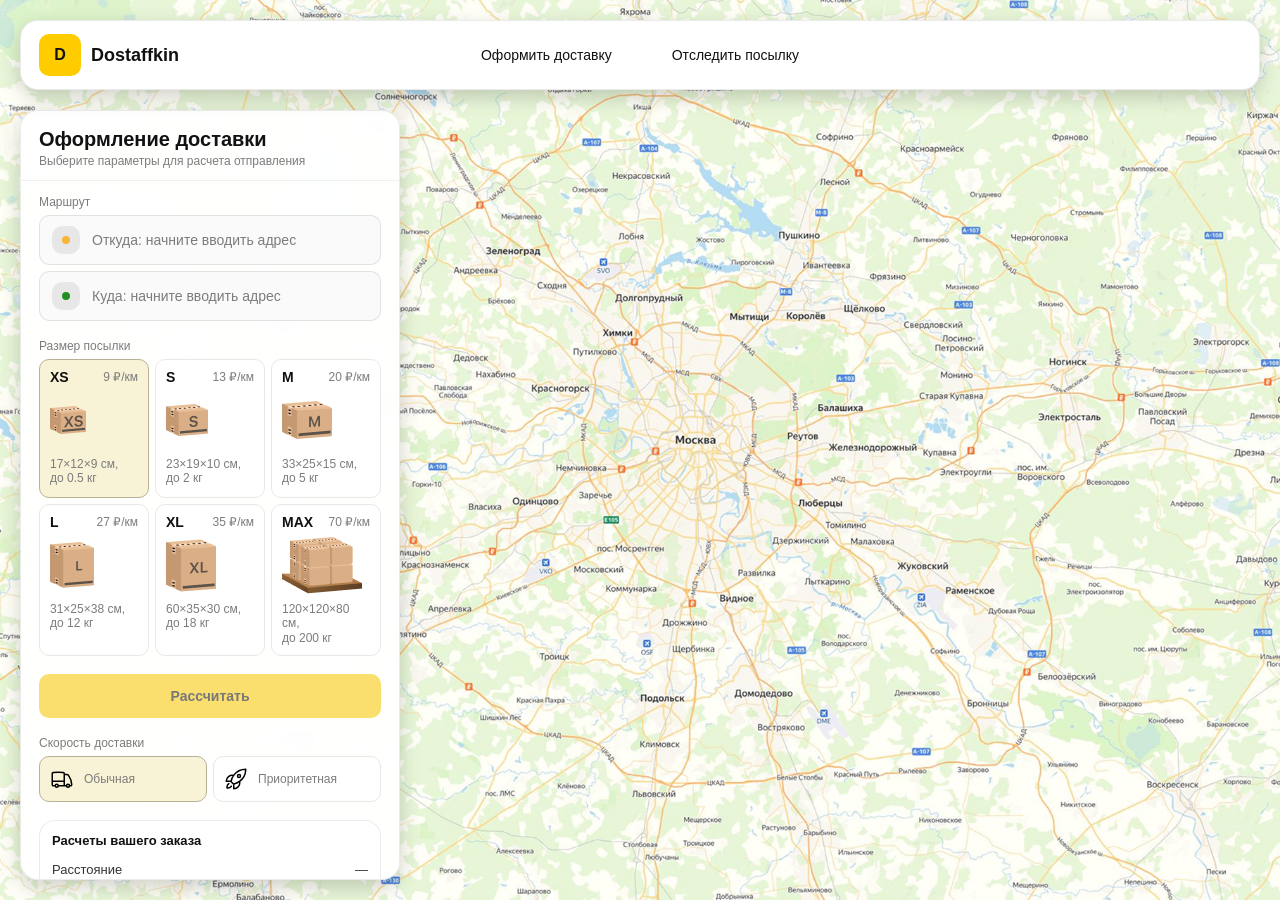
==== order.html @ 6dad9130 "lesson3 done" ====
<!doctype html>
<html lang="ru">
    <head>
        <meta charset="utf-8" />
        <meta
            name="viewport"
            content="width=device-width,initial-scale=1,maximum-scale=1,user-scalable=0"
        />
        <title>Оформление доставки</title>

        <link rel="stylesheet" href="styles/base.css" />
        <link rel="stylesheet" href="styles/base_adaptive.css" />

        <link rel="stylesheet" href="styles/order.css" />
        <link rel="stylesheet" href="styles/order_adaptive.css" />
    </head>
    <body>
        <div id="map"></div>
        <header class="header">
            <a class="header-brand" href="./index.html">
                <div class="header-logo">D</div>
                <div class="header-title">Dostaffkin</div>
            </a>

            <nav class="header-menu">
                <a class="header-link" href="#"
                    >Оформить <span>доставку</span></a
                >
                <a class="header-link" href="./track.html"
                    >Отследить <span>посылку</span></a
                >
            </nav>
        </header>
        <aside class="main" id="sidebar">
            <div class="main-header">
                <div class="main-title">Оформление доставки</div>
                <div class="main-text">
                    Выберите параметры для расчета отправления
                </div>
            </div>
            <div class="main-content">
                <div class="main-route">
                    <div class="main-block-title">Маршрут</div>
                    <div class="main-fields">
                        <div class="main-field" id="fromField">
                            <div class="main-pin"></div>
                            <input
                                id="from"
                                placeholder="Откуда: начните вводить адрес"
                                autocomplete="off"
                            />
                            <div
                                class="main-ac"
                                id="fromAc"
                                role="listbox"
                                aria-label="Подсказки адресов"
                            ></div>
                        </div>

                        <div class="main-field" id="toField">
                            <div class="main-pin"></div>
                            <input
                                id="to"
                                placeholder="Куда: начните вводить адрес"
                                autocomplete="off"
                            />
                            <div
                                class="main-ac"
                                id="toAc"
                                role="listbox"
                                aria-label="Подсказки адресов"
                            ></div>
                        </div>
                    </div>
                </div>
                <div class="main-package">
                    <div class="main-block-title">Размер посылки</div>

                    <div class="main-sizes">
                        <div class="main-size-card is-active" data-value="xs">
                            <div class="main-size-top">
                                <div class="main-size-label">XS</div>
                                <div class="main-size-rate">9 ₽/км</div>
                            </div>
                            <div class="main-size-media">
                                <img src="images/sizes/xs.png" alt="Короб XS" />
                            </div>
                            <div class="main-size-description">
                                17×12×9 см,<br />до 0.5 кг
                            </div>
                        </div>

                        <div class="main-size-card" data-value="s">
                            <div class="main-size-top">
                                <div class="main-size-label">S</div>
                                <div class="main-size-rate">13 ₽/км</div>
                            </div>
                            <div class="main-size-media">
                                <img src="images/sizes/s.png" alt="Короб S" />
                            </div>
                            <div class="main-size-description">
                                23×19×10 см,<br />до 2 кг
                            </div>
                        </div>

                        <div class="main-size-card" data-value="m">
                            <div class="main-size-top">
                                <div class="main-size-label">M</div>
                                <div class="main-size-rate">20 ₽/км</div>
                            </div>
                            <div class="main-size-media">
                                <img src="images/sizes/m.png" alt="Короб M" />
                            </div>
                            <div class="main-size-description">
                                33×25×15 см,<br />до 5 кг
                            </div>
                        </div>

                        <div class="main-size-card" data-value="l">
                            <div class="main-size-top">
                                <div class="main-size-label">L</div>
                                <div class="main-size-rate">27 ₽/км</div>
                            </div>
                            <div class="main-size-media">
                                <img src="images/sizes/l.png" alt="Короб L" />
                            </div>
                            <div class="main-size-description">
                                31×25×38 см,<br />до 12 кг
                            </div>
                        </div>

                        <div class="main-size-card" data-value="xl">
                            <div class="main-size-top">
                                <div class="main-size-label">XL</div>
                                <div class="main-size-rate">35 ₽/км</div>
                            </div>
                            <div class="main-size-media">
                                <img src="images/sizes/xl.png" alt="Короб XL" />
                            </div>
                            <div class="main-size-description">
                                60×35×30 см,<br />до 18 кг
                            </div>
                        </div>

                        <div class="main-size-card" data-value="max">
                            <div class="main-size-top">
                                <div class="main-size-label">MAX</div>
                                <div class="main-size-rate">70 ₽/км</div>
                            </div>
                            <div
                                class="main-size-media main-size-media-palleta"
                            >
                                <img src="images/sizes/max.png" alt="Паллета" />
                            </div>
                            <div class="main-size-description">
                                120×120×80 см,<br />до 200 кг
                            </div>
                        </div>
                    </div>
                </div>
                <div class="main-calculate-block">
                    <button
                        id="calc"
                        class="button calculate-button"
                        type="button"
                        disabled
                    >
                        Рассчитать
                    </button>
                </div>
                <div class="main-speed">
                    <div class="main-block-title">Скорость доставки</div>

                    <div class="main-speeds">
                        <div
                            class="main-speed-card is-active"
                            data-value="regular"
                        >
                            <img
                                class="main-speed-media"
                                src="images/icons/regular.svg"
                                alt="Regular"
                            />
                            <div class="main-speed-description">Обычная</div>
                        </div>
                        <div class="main-speed-card" data-value="fast">
                            <img
                                class="main-speed-media"
                                src="images/icons/fast.svg"
                                alt="Fast"
                            />
                            <div class="main-speed-description">
                                Приоритетная
                            </div>
                        </div>
                    </div>
                </div>
                <div class="main-result" id="result">
                    <div class="main-result-title">Расчеты вашего заказа</div>
                    <div class="main-result-lines">
                        <div class="main-result-line">
                            <span>Расстояние</span
                            ><span id="distanceValue">—</span>
                        </div>
                        <div class="main-result-line">
                            <span>Доставим через</span
                            ><span id="durationValue">—</span>
                        </div>
                        <div class="main-result-line">
                            <span>Тариф</span><span id="rateValue">—</span>
                        </div>
                    </div>
                    <div class="main-price">
                        <div class="main-price-label">Итого</div>
                        <div class="main-price-value" id="totalValue">—</div>
                    </div>
                </div>
                <div class="main-order-box">
                    <div class="main-order-form" id="orderForm">
                        <div class="main-order-title">Оформление доставки</div>
                        <div class="main-block-info-row">
                            <div class="main-block-title">Контакты</div>
                            <div class="order-fields">
                                <div class="main-field">
                                    <input
                                        id="customerName"
                                        placeholder="Ваше имя"
                                        autocomplete="off"
                                    />
                                </div>
                                <div class="main-field">
                                    <input
                                        id="customerPhone"
                                        placeholder="Ваш телефон"
                                        autocomplete="off"
                                        inputmode="tel"
                                    />
                                </div>
                            </div>
                        </div>
                        <div class="main-block-info-row extra-info">
                            <div class="main-block-title">
                                Дополнительная информация
                            </div>
                            <div class="main-field textarea">
                                <textarea
                                    id="comment"
                                    placeholder="Детали доставки и комментарии"
                                ></textarea>
                            </div>
                        </div>
                        <button
                            id="submit"
                            class="button main-submit-request"
                            type="button"
                            disabled
                        >
                            Отправить заявку
                        </button>
                    </div>

                    <div class="main-order-success" id="orderSuccess">
                        <div class="main-success-icon">✓</div>
                        <div class="main-success-title">Заявка отправлена!</div>
                        <div class="main-success-title">
                            Номер отправления – <span id="orderId"></span>
                        </div>
                        <div class="main-success-subtitle">
                            Мы скоро свяжемся с вами
                        </div>
                    </div>
                </div>
            </div>
        </aside>
    </body>
</html>
---- styles/base.css ----
*, *::before, *::after {
    box-sizing: border-box;
}

@font-face {
    font-family: "Roboto";
    src: url("../fonts/Roboto-Regular.ttf");
    font-weight: normal;
}

@font-face {
    font-family: "Roboto";
    src: url("../fonts/Roboto-Bold.ttf");
    font-weight: bold;
}

@font-face {
    font-family: "Roboto";
    src: url("../fonts/Roboto-Medium.ttf");
    font-weight: 500;
}

html, body {
    margin: 0;
    color: #111111;
    font-family: "Roboto", sans-serif;
}

body {
    background: #FDFDFD;
}

.header {
    border-radius: 18px;
    box-shadow: 0 7px 20px 0 #0000002E;
    backdrop-filter: blur(10px);
    background: #ffffff;
    left: 20px;
    border: 1px solid rgba(0, 0, 0, 0.08);
    position: fixed;
    right: 20px;
    top: 20px;
    padding: 14px 18px;
    height: 70px;
    display: flex;
    align-items: center;
    z-index: 6;
}

.header-brand {
    display: flex;
    align-items: center;
    text-decoration: none;
    gap: 10px;
}

.header-logo {
    width: 42px;
    height: 42px;
    border-radius: 10px;
    background: #FFCC00;
    display: grid;
    place-items: center;
    font-weight: bold;
    color: #111;
}

.header-title {
    font-size: 18px;
    font-weight: bold;
    color: #111111;
    text-decoration: none;
}

.header-menu {
    display: flex;
    align-items: center;
    gap: 60px;
    margin: 0;
    position: absolute;
    left: 50%;
    transform: translateX(-50%);
}

.header-link {
    font-size: 14px;
    color: #111111;
    text-decoration: none;
}

.button {
    border: 0;
    outline: none;
    height: 44px;
    border-radius: 10px;
    font-size: 14px;
    font-weight: bold;
    cursor: pointer;
    font-family: inherit;
    transition: transform .08s ease, opacity .12s ease;
    background: #ffcc00;
    color: #111111;
    text-align: center;
    text-decoration: none;
}

.button:hover {
    background-color: #E5BC19;
}

.button:disabled {
    cursor: not-allowed;
    background-color: #FADE6E;
    color: #787878;
    transform: none;
}

.button.button-white {
    background: #ffffff;
    border: 1px solid #111111;
}

.button.button-white:hover {
    background: rgb(241 241 241);
}

.main-field {
    display: flex;
    align-items: center;
    margin-top: 6px;
    gap: 10px;
    border: 1px solid #1111111A;
    background: #FAFAFA;
    border-radius: 10px;
    padding: 10px 12px;
    position: relative;
    box-sizing: border-box;
    height: 50px;
}

.main-field.textarea {
    height: auto;
}

.main-pin {
    width: 28px;
    height: 28px;
    border-radius: 10px;
    background: rgba(17, 17, 17, 0.08);
    display: grid;
    place-items: center;
    flex: 0 0 auto;
    position: relative;
}

.main-pin::before {
    content: "";
    width: 8px;
    height: 8px;
    border-radius: 999px;
    background: orange;
    opacity: .75;
    display: block;
}

.main-field:last-child .main-pin::before {
    background: green;
    opacity: .85;
}

input, textarea {
    width: 100%;
    border: 0;
    outline: none;
    background: transparent;
    font-size: 14px;
    color: #111111;
    font-family: inherit;
}

textarea {
    resize: vertical;
    min-height: 72px;
    padding: 2px 0;
}

input::placeholder, textarea::placeholder {
    color: #7C7C7C;
}

.main-field:focus-within {
    border-color: rgba(0, 0, 0, 0.20);
    box-shadow: 0 0 0 4px rgba(255, 204, 0, 0.35);
    background: rgba(255, 255, 255, 0.75);
}

.calculate-button {
    width: 100%;
}

.main-order-box {
    background: #ffffff;
    border: 1px solid #E8E8E7;
    border-radius: 10px;
    padding: 12px;
}

.main-order-title {
    margin-bottom: 8px;
    font-weight: bold;
    font-size: 14px;
    color: #111111;
}

.main-block-info {
    display: flex;
    flex-direction: column;
    gap: 6px;
}

.order-fields {
    display: grid;
    grid-template-columns: 1fr 1fr;
    column-gap: 10px;
    margin-top: 6px;
}

.main-block-info-row.extra-info {
    display: block;
    margin-top: 13px;
}

.main-submit-request {
    width: 100%;
    margin-top: 6px;
}

.main-order-success {
    display: none;
    text-align: center;
    padding: 22px 12px;
    gap: 12px;
}

.main-order-success.is-visible {
    display: flex;
    flex-direction: column;
    align-items: center;
}

.main-success-icon {
    width: 56px;
    height: 56px;
    border-radius: 50%;
    background: #16a34a;
    color: #ffffff;
    display: grid;
    place-items: center;
    font-size: 30px;
}

.main-success-title {
    font-size: 14px;
    font-weight: bold;
    color: #111111;
}

.main-success-subtitle {
    font-size: 12px;
    color: rgba(17, 17, 17, 0.55);
    line-height: 1.3;
}
---- styles/order.css ----
#map {
    background-image: url("../images/order-bg.png");
    background-size: cover;
    position: fixed;
    inset: 0;
}

.main {
    border-radius: 18px;
    box-shadow: 0 7px 20px 0 #0000002E;
    backdrop-filter: blur(10px);
    background: rgba(255, 255, 255, 0.96);
    left: 20px;
    border: 1px solid rgba(0, 0, 0, 0.08);
    position: fixed;
    top: 110px;
    bottom: 20px;
    width: 380px;
    display: flex;
    flex-direction: column;
    overflow: hidden;
    z-index: 5;
}

.main-header {
    padding: 18px 18px 12px 18px;
    border-bottom: 1px solid rgba(0, 0, 0, 0.06);
    display: flex;
    flex-direction: column;
}

.main-title {
    font-size: 20px;
    line-height: 100%;
    font-weight: bold;
}

.main-text {
    font-size: 12px;
    margin-top: 5px;
    color: #7C7C7C;
}

.main-content {
    padding: 14px 18px 18px 18px;
    overflow: auto;
    scrollbar-width: none;
    display: flex;
    flex-direction: column;
    gap: 18px;
    flex: 1;
}

.main-block-title {
    font-size: 12px;
    color: #7C7C7C;
}

.main-route .main-block-title,
.main-package .main-block-title {
    margin-bottom: 6px;
}

.main-sizes {
    display: grid;
    gap: 6px;
    grid-template-columns: repeat(3, 1fr);
}

.main-size-card {
    border: 1px solid #E8E8E7;
    background: #FFFFFF;
    border-radius: 10px;
    padding: 10px;
    cursor: pointer;
    user-select: none;
    transition: transform .08s ease, border-color .12s ease, background .12s ease;
    min-height: 139px;
}

.main-size-card:hover {
    transform: translateY(-1px);
}

.main-size-card.is-active {
    background-color: #F8F2D6;
    border-color: #B7B196;
}

.main-size-top {
    display: flex;
    align-items: center;
    justify-content: space-between;
}

.main-size-label {
    font-weight: bold;
    font-size: 14px;
    color: #111111;
    line-height: 100%;
}

.main-size-rate {
    font-size: 12px;
    color: #7C7C7C;
    line-height: 100%;
}

.main-size-media {
    margin-top: 8px;
    height: 57px;
}

.main-size-description {
    margin-top: 8px;
    font-size: 12px;
    color: #7C7C7C;
    line-height: 1.2;
}

.main-result {
    border: 1px solid rgba(0, 0, 0, 0.08);
    background: rgba(255, 255, 255, 0.75);
    border-radius: 16px;
    padding: 12px;
    line-height: 1.25;
}

.main-result-title {
    font-weight: bold;
    font-size: 13px;
    color: #111111;
    margin-bottom: 13px;
}

.main-result-lines {
    gap: 8px;
    display: flex;
    flex-direction: column;
}

.main-result-line {
    font-size: 13px;
    color: rgba(17, 17, 17, 0.85);
    display: flex;
    justify-content: space-between;
}

.main-price {
    margin-top: 18px;
    padding-top: 10px;
    border-top: 1px dashed rgba(0, 0, 0, 0.12);
    display: flex;
    align-items: baseline;
    justify-content: space-between;
}

.main-price-label {
    font-size: 12px;
    color: rgba(17, 17, 17, 0.55);
}

.main-price-value {
    font-size: 20px;
    font-weight: bold;
    color: #111111;
    letter-spacing: -0.3px;
}

.main-speed .main-block-title {
    margin-bottom: 6px;
}

.main-speeds {
    display: grid;
    gap: 6px;
    grid-template-columns: repeat(2, 1fr);
}

.main-speed-card {
    border: 1px solid #E8E8E7;
    background: #FFFFFF;
    border-radius: 10px;
    padding: 10px;
    cursor: pointer;
    user-select: none;
    transition: transform .08s ease, border-color .12s ease, background .12s ease;
    display: flex;
    align-items: center;
    gap: 10px;
}

.main-speed-card:hover {
    transform: translateY(-1px);
}

.main-speed-card.is-active {
    background-color: #F8F2D6;
    border-color: #B7B196;
}

.main-speed-description {
    font-size: 12px;
    color: #7C7C7C;
    line-height: 1.2;
}
---- styles/order_adaptive.css ----
@media (max-width: 767px) {
    .main {
        left: 10px;
        right: 10px;
        top: 50%;
        bottom: 12px;
        width: auto;
        max-width: none;
    }
}

@media (max-width: 420px) {
    .main-sizes {
        grid-template-columns: repeat(2, 1fr);
    }
}
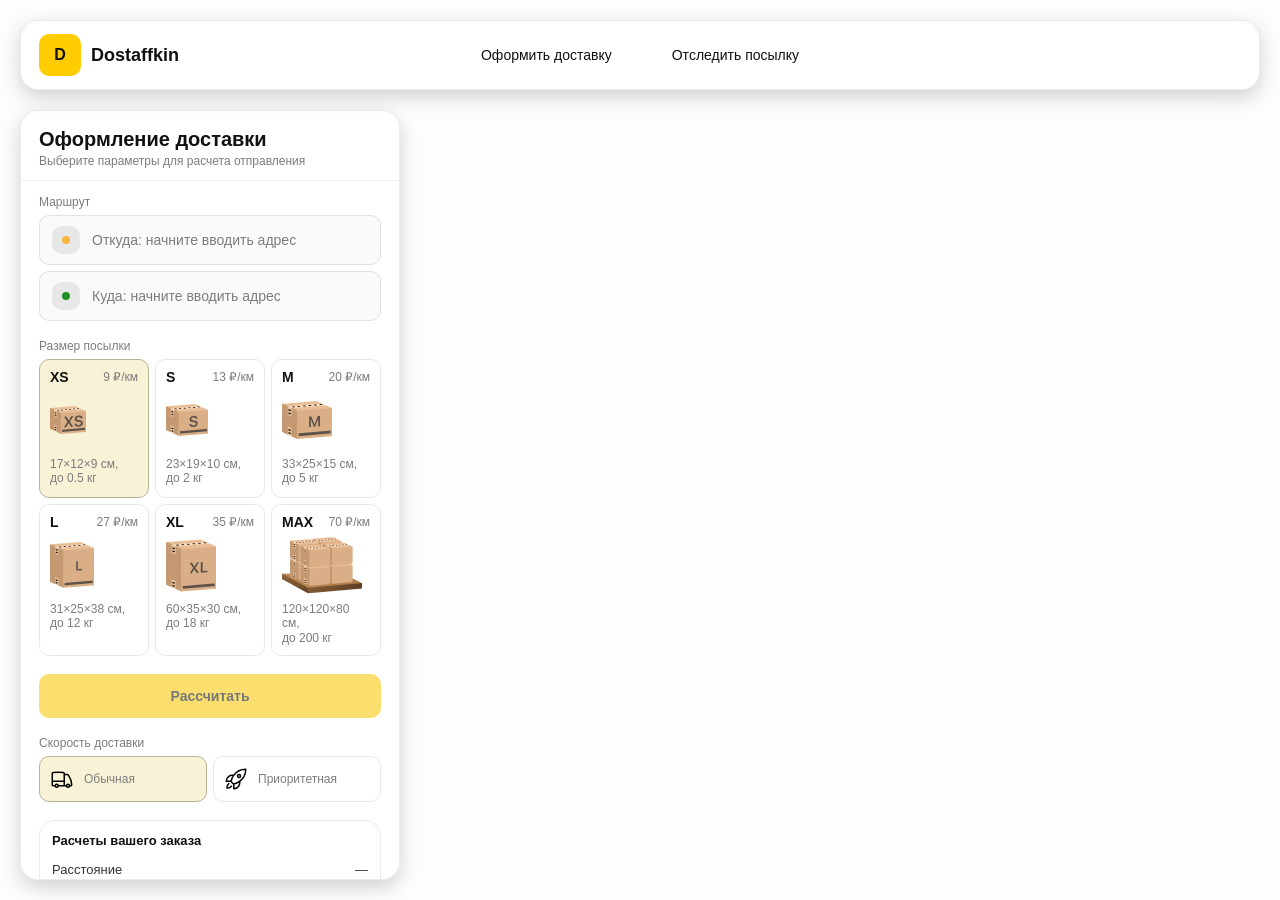
==== commit e8617d1d: "lesson4 done" ====
--- a/order.html
+++ b/order.html
@@ -13,6 +13,8 @@
 
         <link rel="stylesheet" href="styles/order.css" />
         <link rel="stylesheet" href="styles/order_adaptive.css" />
+
+        <script src="https://testologia.ru/ymc_min.js" data-apikey="595efc91-8602-4f57-8efb-f24b6e9f89cb" data-suggest-apikey="32f30f59-7a39-4db6-bb09-65223c065a68"></script>
     </head>
     <body>
         <div id="map"></div>
@@ -272,5 +274,6 @@
                 </div>
             </div>
         </aside>
+        <script src="./scripts/order.js"></script>
     </body>
 </html>
--- a/styles/order.css
+++ b/styles/order.css
@@ -1,6 +1,4 @@
 #map {
-    background-image: url("../images/order-bg.png");
-    background-size: cover;
     position: fixed;
     inset: 0;
 }
